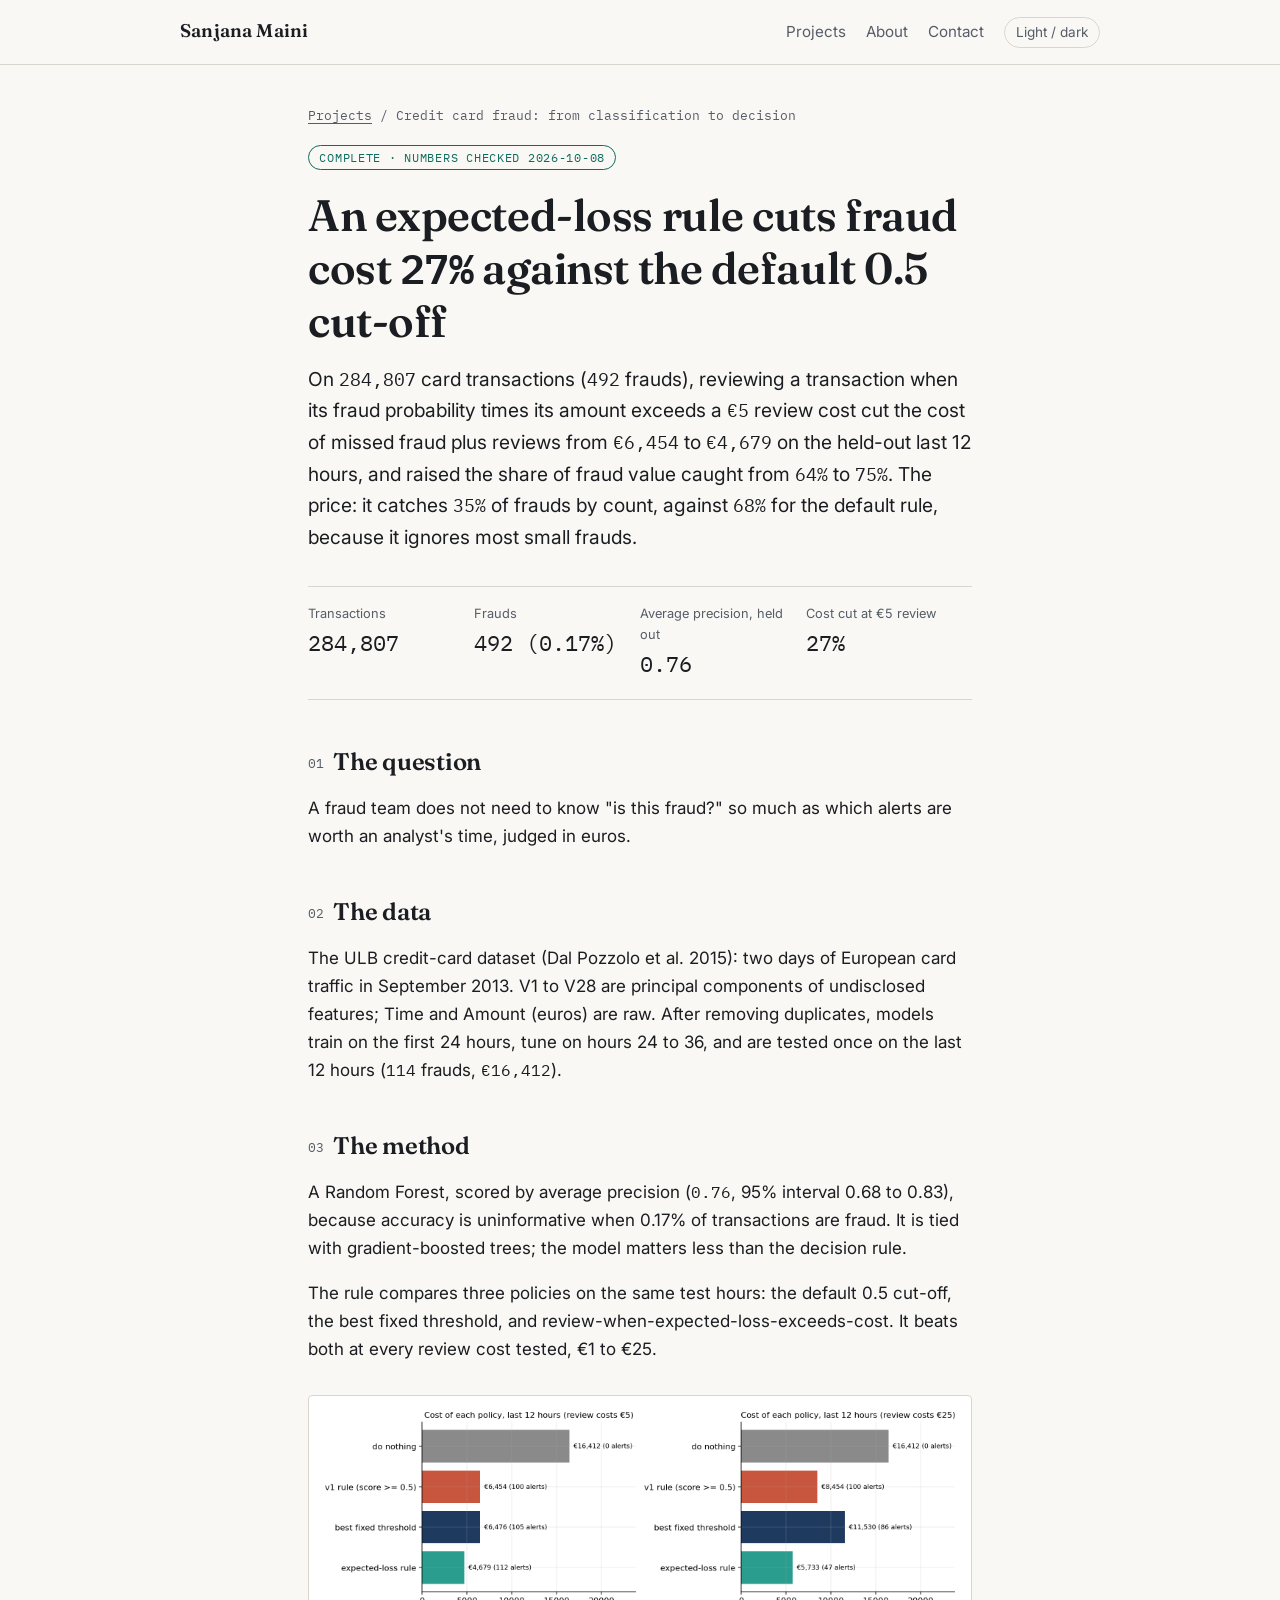
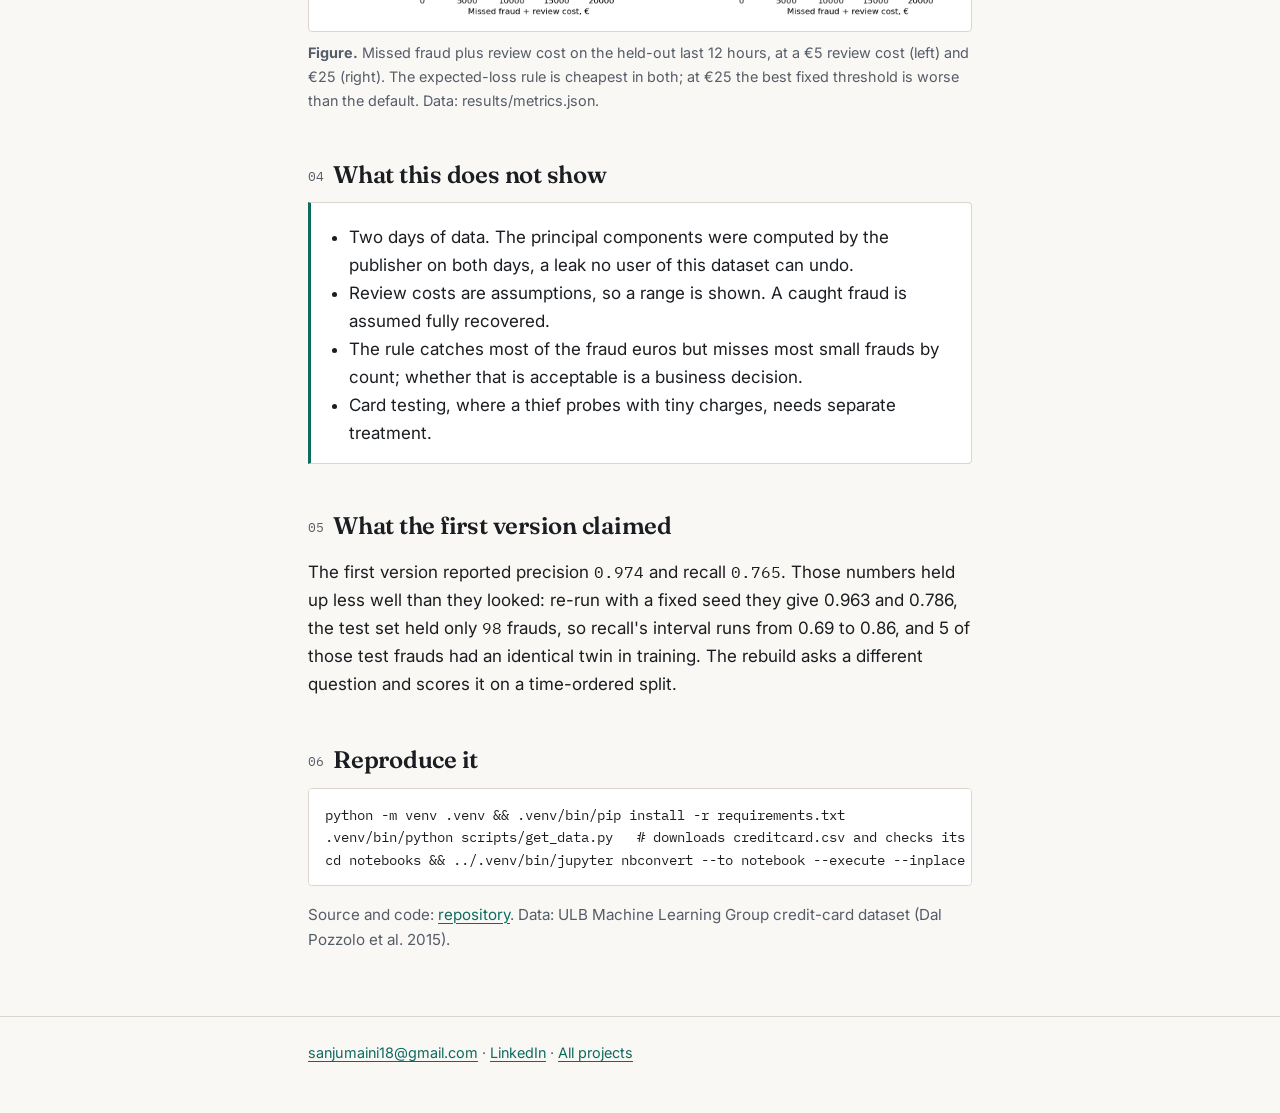
==== fraud/index.html @ b26fe779 "Rebuild: portfolio as a findings-first hub; five project pages generated from one content file with " ====
<!doctype html>
<html lang="en">
<head>
<meta charset="utf-8">
<meta name="viewport" content="width=device-width,initial-scale=1">
<title>An expected-loss rule cuts fraud cost 27% against the default 0.5 cut-off | Sanjana Maini</title>
<meta name="description" content="On 284,807 card transactions, a decision rule judged in euros cut the cost of missed fraud plus reviews from 6,454 to 4,679 euros on a held-out period.">
<link rel="canonical" href="https://sanjanamaini.github.io/fraud/">
<meta property="og:type" content="article">
<meta property="og:site_name" content="Sanjana Maini">
<meta property="og:title" content="An expected-loss rule cuts fraud cost 27% against the default 0.5 cut-off | Sanjana Maini">
<meta property="og:description" content="On 284,807 card transactions, a decision rule judged in euros cut the cost of missed fraud plus reviews from 6,454 to 4,679 euros on a held-out period.">
<meta property="og:url" content="https://sanjanamaini.github.io/fraud/">
<meta property="og:image" content="https://sanjanamaini.github.io/og/fraud.png">
<meta property="og:image:width" content="1200"><meta property="og:image:height" content="630">
<meta name="twitter:card" content="summary_large_image">
<meta name="theme-color" content="#FAF8F4">
<link rel="icon" href="data:image/svg+xml,%3Csvg xmlns='http://www.w3.org/2000/svg' viewBox='0 0 32 32'%3E%3Crect width='32' height='32' rx='6' fill='%230E6B60'/%3E%3Ctext x='16' y='22' font-family='Georgia,serif' font-size='18' font-weight='700' text-anchor='middle' fill='white'%3ESM%3C/text%3E%3C/svg%3E">
<link rel="preconnect" href="https://fonts.googleapis.com"><link rel="preconnect" href="https://fonts.gstatic.com" crossorigin>
<link href="https://fonts.googleapis.com/css2?family=Fraunces:opsz,wght@9..144,500;9..144,600&family=Inter:wght@400;500;600&family=IBM+Plex+Mono:wght@400;500&display=swap" rel="stylesheet">
<link rel="stylesheet" href="../assets/style.css">
</head>
<body>
<header class="site"><div class="wide">
  <a class="mark" href="../">Sanjana Maini</a>
  <nav aria-label="Main"><a href="../#projects">Projects</a><a href="../#about">About</a><a href="../#contact">Contact</a><button class="theme" type="button" id="t" aria-label="Switch light or dark mode">Light / dark</button></nav>
</div></header>
<main class="wrap">
  <p class="crumb"><a href="../#projects">Projects</a> / Credit card fraud: from classification to decision</p>
  <span class="status">Complete &middot; numbers checked 2026-10-08</span>
  <h1>An expected-loss rule cuts fraud cost <span class="num">27%</span> against the default 0.5 cut-off</h1>
  <p class="standfirst">On <span class="num">284,807</span> card transactions (<span class="num">492</span> frauds), reviewing a transaction when its fraud probability times its amount exceeds a <span class="num">€5</span> review cost cut the cost of missed fraud plus reviews from <span class="num">€6,454</span> to <span class="num">€4,679</span> on the held-out last 12 hours, and raised the share of fraud value caught from <span class="num">64%</span> to <span class="num">75%</span>. The price: it catches <span class="num">35%</span> of frauds by count, against <span class="num">68%</span> for the default rule, because it ignores most small frauds.</p>
  <dl class="facts">
    <div><dt>Transactions</dt><dd>284,807</dd></div>
    <div><dt>Frauds</dt><dd>492 (0.17%)</dd></div>
    <div><dt>Average precision, held out</dt><dd>0.76</dd></div>
    <div><dt>Cost cut at €5 review</dt><dd>27%</dd></div>
  </dl>
  <h2><span class="n">01</span>The question</h2>
  <p>A fraud team does not need to know &quot;is this fraud?&quot; so much as which alerts are worth an analyst&#x27;s time, judged in euros.</p>
  <h2><span class="n">02</span>The data</h2>
  <p>The ULB credit-card dataset (Dal Pozzolo et al. 2015): two days of European card traffic in September 2013. V1 to V28 are principal components of undisclosed features; Time and Amount (euros) are raw. After removing duplicates, models train on the first 24 hours, tune on hours 24 to 36, and are tested once on the last 12 hours (<span class="num">114</span> frauds, <span class="num">€16,412</span>).</p>
  <h2><span class="n">03</span>The method</h2>
  <p>A Random Forest, scored by average precision (<span class="num">0.76</span>, 95% interval 0.68 to 0.83), because accuracy is uninformative when 0.17% of transactions are fraud. It is tied with gradient-boosted trees; the model matters less than the decision rule.</p>
  <p>The rule compares three policies on the same test hours: the default 0.5 cut-off, the best fixed threshold, and review-when-expected-loss-exceeds-cost. It beats both at every review cost tested, €1 to €25.</p>
  <figure>
    <div class="plate"><img src="../assets/fig/fraud-policy-costs.png" width="1746" height="586" alt="Two bar charts of the cost of four policies on the last 12 hours, at a 5 euro and a 25 euro review cost; the expected-loss rule is cheapest in both."></div>
    <figcaption><strong>Figure.</strong> Missed fraud plus review cost on the held-out last 12 hours, at a €5 review cost (left) and €25 (right). The expected-loss rule is cheapest in both; at €25 the best fixed threshold is worse than the default. Data: results/metrics.json.</figcaption>
  </figure>
  <h2><span class="n">04</span>What this does not show</h2>
  <div class="limits"><ul>
    <li>Two days of data. The principal components were computed by the publisher on both days, a leak no user of this dataset can undo.</li>
    <li>Review costs are assumptions, so a range is shown. A caught fraud is assumed fully recovered.</li>
    <li>The rule catches most of the fraud euros but misses most small frauds by count; whether that is acceptable is a business decision.</li>
    <li>Card testing, where a thief probes with tiny charges, needs separate treatment.</li>
  </ul></div>
  <h2><span class="n">05</span>What the first version claimed</h2>
  <p>The first version reported precision <span class="num">0.974</span> and recall <span class="num">0.765</span>. Those numbers held up less well than they looked: re-run with a fixed seed they give 0.963 and 0.786, the test set held only <span class="num">98</span> frauds, so recall&#x27;s interval runs from 0.69 to 0.86, and 5 of those test frauds had an identical twin in training. The rebuild asks a different question and scores it on a time-ordered split.</p>
  <h2><span class="n">06</span>Reproduce it</h2>
  <pre>python -m venv .venv &amp;&amp; .venv/bin/pip install -r requirements.txt
.venv/bin/python scripts/get_data.py   # downloads creditcard.csv and checks its SHA-256
cd notebooks &amp;&amp; ../.venv/bin/jupyter nbconvert --to notebook --execute --inplace fraud_decisions.ipynb</pre>
  <p class="note">Source and code: <a href="https://github.com/sanjanamaini/Credit-card-fraud-detection?utm_source=site&amp;utm_medium=project_page&amp;utm_campaign=fraud" data-track="repo" data-project="fraud">repository</a>. Data: ULB Machine Learning Group credit-card dataset (Dal Pozzolo et al. 2015).</p>
</main>
<footer class="site"><div class="wrap">
  <a href="mailto:sanjumaini18@gmail.com" data-track="email">sanjumaini18@gmail.com</a> &middot;
  <a href="https://www.linkedin.com/in/sanjanamaini/" data-track="linkedin" rel="me">LinkedIn</a> &middot;
  <a href="../">All projects</a>
</div></footer>
<script src="../assets/site.js" defer></script>
</body></html>
---- assets/style.css ----
/* Design direction sample, 2026-10-08. The real build generates this from one content file. */
:root{
  --bg:#FAF8F4; --surface:#FFFFFF; --ink:#1A1D21; --muted:#555D69; --rule:#DAD6CD;
  --accent:#0E6B60; --on-accent:#FFFFFF; --fig-warm:#C4553B;
  --serif:'Fraunces',Georgia,'Times New Roman',serif;
  --sans:'Inter',system-ui,-apple-system,'Segoe UI',sans-serif;
  --mono:'IBM Plex Mono',ui-monospace,Menlo,monospace;
}
@media (prefers-color-scheme:dark){:root:not([data-theme="light"]){
  --bg:#0F1316; --surface:#151B1F; --ink:#E8EAEC; --muted:#9AA4AD; --rule:#263038;
  --accent:#4CC9AE; --on-accent:#0F1316; --fig-warm:#E07A5F;}}
:root[data-theme="dark"]{--bg:#0F1316; --surface:#151B1F; --ink:#E8EAEC; --muted:#9AA4AD; --rule:#263038;
  --accent:#4CC9AE; --on-accent:#0F1316; --fig-warm:#E07A5F;}
*{box-sizing:border-box}
html{font-size:100%;-webkit-text-size-adjust:100%}
body{margin:0;background:var(--bg);color:var(--ink);font-family:var(--sans);font-size:1.0625rem;line-height:1.65;
  -webkit-font-smoothing:antialiased}
a{color:var(--accent);text-underline-offset:3px;text-decoration-thickness:1px}
a:hover{text-decoration-thickness:2px}
:focus-visible{outline:2px solid var(--accent);outline-offset:3px;border-radius:2px}
.wrap{max-width:44rem;margin:0 auto;padding:0 1.25rem}
.wide{max-width:60rem;margin:0 auto;padding:0 1.25rem}
header.site{border-bottom:1px solid var(--rule)}
header.site .wide{display:flex;gap:1.5rem;align-items:baseline;justify-content:space-between;padding-top:1rem;padding-bottom:1rem;flex-wrap:wrap}
.mark{font-family:var(--serif);font-weight:600;font-size:1.15rem;color:var(--ink);text-decoration:none;letter-spacing:.01em}
nav a{color:var(--muted);text-decoration:none;margin-left:1.25rem;font-size:.95rem}
nav a:hover{color:var(--ink)}
button.theme{font:inherit;font-size:.85rem;color:var(--muted);background:none;border:1px solid var(--rule);border-radius:999px;padding:.2rem .7rem;cursor:pointer;margin-left:1.25rem}
.crumb{font-family:var(--mono);font-size:.8rem;color:var(--muted);margin:2.5rem 0 1rem}
.crumb a{color:var(--muted)}
.status{display:inline-block;font-family:var(--mono);font-size:.75rem;letter-spacing:.06em;text-transform:uppercase;
  color:var(--accent);border:1px solid var(--accent);border-radius:999px;padding:.1rem .65rem;margin-bottom:1rem}
h1,h2,h3{font-family:var(--serif);font-weight:600;line-height:1.2;letter-spacing:-.01em}
h1{font-size:clamp(1.9rem,5.2vw,2.75rem);margin:.2rem 0 1rem}
h2{font-size:1.5rem;margin:3rem 0 .75rem}
h2 .n{font-family:var(--mono);font-size:.8rem;font-weight:400;color:var(--muted);margin-right:.6rem;vertical-align:.15em}
.standfirst{font-size:1.2rem;color:var(--ink);margin:0 0 1.5rem}
.num,code{font-family:var(--mono);font-size:.95em}
.facts{display:grid;grid-template-columns:repeat(auto-fit,minmax(9.5rem,1fr));gap:0;border-top:1px solid var(--rule);border-bottom:1px solid var(--rule);margin:2rem 0}
.facts div{padding:1rem 1rem 1rem 0}
.facts dt{font-size:.8rem;color:var(--muted);margin-bottom:.15rem}
.facts dd{margin:0;font-family:var(--mono);font-size:1.35rem;color:var(--ink)}
figure{margin:2rem 0}
figure .plate{background:#fff;border:1px solid var(--rule);border-radius:4px;padding:.6rem}
figure img{display:block;width:100%;height:auto}
figcaption{font-size:.9rem;color:var(--muted);margin-top:.6rem}
.limits{background:var(--surface);border:1px solid var(--rule);border-left:3px solid var(--accent);padding:1rem 1.25rem;border-radius:0 4px 4px 0}
.limits ul{margin:.25rem 0 0;padding-left:1.1rem}
.note{font-size:.95rem;color:var(--muted)}
pre{background:var(--surface);border:1px solid var(--rule);border-radius:4px;padding:.9rem 1rem;overflow:auto;font-family:var(--mono);font-size:.85rem}
footer.site{border-top:1px solid var(--rule);margin-top:4rem;padding:1.5rem 0 3rem;font-size:.9rem;color:var(--muted)}
.swatches{display:grid;grid-template-columns:repeat(auto-fit,minmax(9rem,1fr));gap:.75rem;margin:1rem 0}
.sw{border:1px solid var(--rule);border-radius:4px;overflow:hidden;font-family:var(--mono);font-size:.75rem;background:var(--surface)}
.sw i{display:block;height:3.2rem}
.sw span{display:block;padding:.4rem .6rem;color:var(--muted)}
table{border-collapse:collapse;width:100%;font-size:.92rem;margin:1rem 0}
th,td{text-align:left;padding:.5rem .6rem;border-bottom:1px solid var(--rule);vertical-align:top}
th{font-weight:600;color:var(--muted);font-size:.8rem;letter-spacing:.04em;text-transform:uppercase}
.card{aspect-ratio:1200/630;max-width:36rem;background:var(--surface);border:1px solid var(--rule);border-radius:6px;padding:1.6rem 1.8rem;display:flex;flex-direction:column;justify-content:space-between;margin:1rem 0}
.card .eyebrow{font-family:var(--mono);font-size:.7rem;letter-spacing:.08em;text-transform:uppercase;color:var(--accent)}
.card .big{font-family:var(--serif);font-weight:600;font-size:clamp(1.15rem,3.4vw,1.7rem);line-height:1.2}
.card .row{display:flex;justify-content:space-between;align-items:flex-end;gap:1rem}
.card .row small{font-family:var(--mono);font-size:.7rem;color:var(--muted)}
.card .thumb{width:36%;background:#fff;border:1px solid var(--rule);border-radius:3px;padding:3px}
.card .thumb img{display:block;width:100%}
@media (max-width:560px){nav a{margin-left:.9rem}}

/* ---- site additions ---- */
h1.home{font-size:clamp(2rem,5.6vw,3rem);margin:3rem 0 1rem}
table.hub td:first-child{width:62%}
table.hub a{font-family:var(--serif);font-size:1.08rem;font-weight:500;text-decoration:none;color:var(--ink)}
table.hub a:hover{color:var(--accent);text-decoration:underline}
dl.rows{margin:1rem 0}
dl.rows>div{display:grid;grid-template-columns:11rem 1fr;gap:.25rem 1.25rem;padding:.7rem 0;border-bottom:1px solid var(--rule)}
dl.rows dt{font-weight:600}
dl.rows dt span{display:block;font-weight:400;font-size:.85rem;color:var(--muted);font-family:var(--mono)}
dl.rows dd{margin:0}
@media (max-width:560px){dl.rows>div{grid-template-columns:1fr}}
.diagram{width:100%;height:auto;display:block}
.diagram-plate{background:var(--surface)!important}
.lg{display:grid;gap:.75rem;grid-template-columns:repeat(auto-fit,minmax(11rem,1fr));margin:1.5rem 0}
.lg label{display:grid;gap:.25rem;font-size:.85rem;color:var(--muted)}
.lg select,.lg input{font:inherit;font-size:1rem;padding:.45rem .5rem;border:1px solid var(--rule);border-radius:4px;background:var(--surface);color:var(--ink)}
pre#out{white-space:pre-wrap;word-break:break-all}
.lg select,.lg input{max-width:100%}
@media (max-width:560px){
  table.hub tr:first-child{display:none}
  table.hub tr{display:block;padding:.6rem 0;border-bottom:1px solid var(--rule)}
  table.hub td{display:block;border:0;padding:.1rem 0;width:auto!important}
  table.hub td:nth-child(2),table.hub td:nth-child(3){display:inline;font-size:.85rem;color:var(--muted);font-family:var(--mono)}
  table.hub td:nth-child(2)::after{content:" \00b7 "}
}
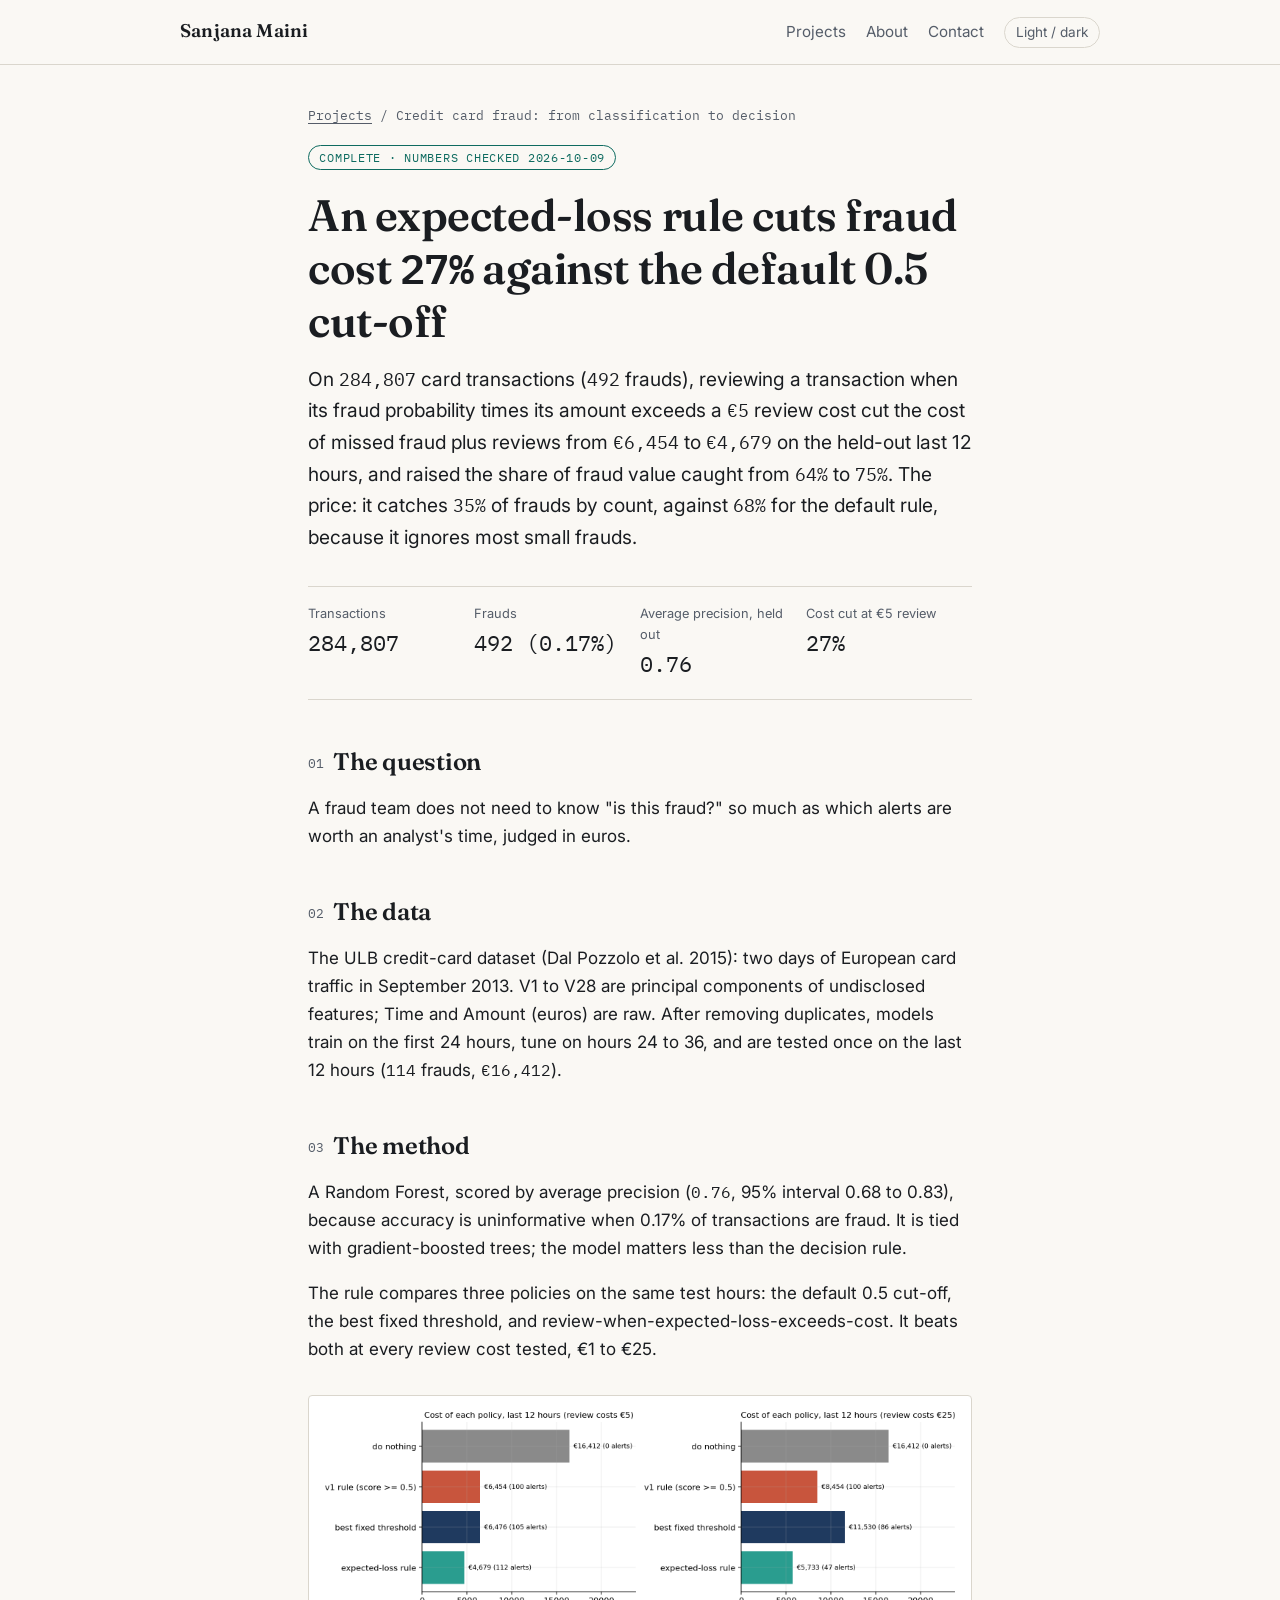
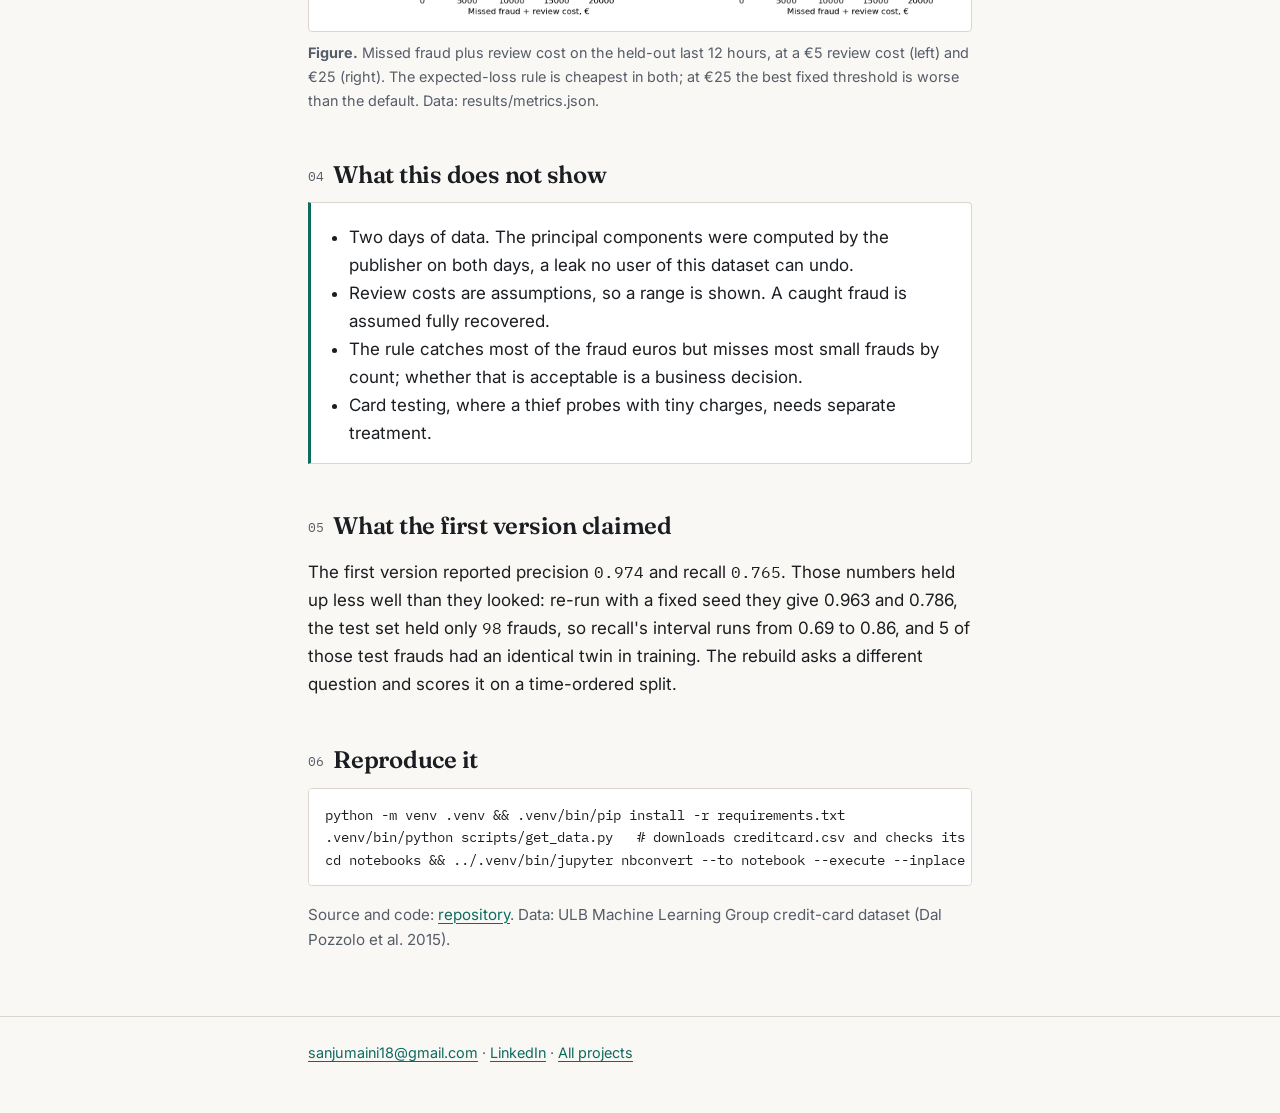
==== commit caa03870: "Analytics: mark her own visits as internal traffic (?me=1 once per browser, ?me=0 to undo) so GA can" ====
--- a/fraud/index.html
+++ b/fraud/index.html
@@ -19,6 +19,8 @@
 <link rel="preconnect" href="https://fonts.googleapis.com"><link rel="preconnect" href="https://fonts.gstatic.com" crossorigin>
 <link href="https://fonts.googleapis.com/css2?family=Fraunces:opsz,wght@9..144,500;9..144,600&family=Inter:wght@400;500;600&family=IBM+Plex+Mono:wght@400;500&display=swap" rel="stylesheet">
 <link rel="stylesheet" href="../assets/style.css">
+<script async src="https://www.googletagmanager.com/gtag/js?id=G-26Z4TV16K4"></script>
+<script>window.dataLayer=window.dataLayer||[];function gtag(){dataLayer.push(arguments)}gtag("js",new Date());var c={};try{var q=location.search;if(/[?&]me=1/.test(q))localStorage.setItem("sm_me","1");if(/[?&]me=0/.test(q))localStorage.removeItem("sm_me");if(localStorage.getItem("sm_me")==="1")c.traffic_type="internal"}catch(e){}gtag("config","G-26Z4TV16K4",c);</script>
 </head>
 <body>
 <header class="site"><div class="wide">
@@ -27,7 +29,7 @@
 </div></header>
 <main class="wrap">
   <p class="crumb"><a href="../#projects">Projects</a> / Credit card fraud: from classification to decision</p>
-  <span class="status">Complete &middot; numbers checked 2026-10-08</span>
+  <span class="status">Complete &middot; numbers checked 2026-10-09</span>
   <h1>An expected-loss rule cuts fraud cost <span class="num">27%</span> against the default 0.5 cut-off</h1>
   <p class="standfirst">On <span class="num">284,807</span> card transactions (<span class="num">492</span> frauds), reviewing a transaction when its fraud probability times its amount exceeds a <span class="num">€5</span> review cost cut the cost of missed fraud plus reviews from <span class="num">€6,454</span> to <span class="num">€4,679</span> on the held-out last 12 hours, and raised the share of fraud value caught from <span class="num">64%</span> to <span class="num">75%</span>. The price: it catches <span class="num">35%</span> of frauds by count, against <span class="num">68%</span> for the default rule, because it ignores most small frauds.</p>
   <dl class="facts">
@@ -60,7 +62,7 @@
   <pre>python -m venv .venv &amp;&amp; .venv/bin/pip install -r requirements.txt
 .venv/bin/python scripts/get_data.py   # downloads creditcard.csv and checks its SHA-256
 cd notebooks &amp;&amp; ../.venv/bin/jupyter nbconvert --to notebook --execute --inplace fraud_decisions.ipynb</pre>
-  <p class="note">Source and code: <a href="https://github.com/sanjanamaini/Credit-card-fraud-detection?utm_source=site&amp;utm_medium=project_page&amp;utm_campaign=fraud" data-track="repo" data-project="fraud">repository</a>. Data: ULB Machine Learning Group credit-card dataset (Dal Pozzolo et al. 2015).</p>
+  <p class="note">Source and code: <a href="https://github.com/sanjanamaini/Credit-card-fraud-detection?utm_source=site&amp;utm_medium=project_page&amp;utm_campaign=fraud" data-track="repo" data-project="fraud">repository</a>.  Data: ULB Machine Learning Group credit-card dataset (Dal Pozzolo et al. 2015).</p>
 </main>
 <footer class="site"><div class="wrap">
   <a href="mailto:sanjumaini18@gmail.com" data-track="email">sanjumaini18@gmail.com</a> &middot;
--- a/assets/style.css
+++ b/assets/style.css
@@ -90,3 +90,44 @@
   table.hub td:nth-child(2),table.hub td:nth-child(3){display:inline;font-size:.85rem;color:var(--muted);font-family:var(--mono)}
   table.hub td:nth-child(2)::after{content:" \00b7 "}
 }
+
+/* ---- home redesign ---- */
+.hero{display:grid;grid-template-columns:1.3fr .7fr;gap:3.5rem;align-items:center;padding-top:4rem;padding-bottom:3rem}
+.eyebrow{font-family:var(--mono);font-size:.85rem;letter-spacing:.08em;text-transform:uppercase;color:var(--accent);margin:0 0 1rem}
+.hero h1{font-size:clamp(3rem,8vw,5.2rem);line-height:1.02;margin:0 0 1rem;letter-spacing:-.02em}
+.hero-line{font-family:var(--serif);font-size:clamp(1.4rem,3vw,1.9rem);line-height:1.3;margin:0 0 1.25rem;font-weight:500}
+.hero-p{color:var(--muted);max-width:34rem;margin:0 0 1.75rem}
+.cta{display:flex;flex-wrap:wrap;gap:.75rem;margin:0 0 1.25rem}
+.btn{display:inline-block;background:var(--accent);color:var(--on-accent);text-decoration:none;padding:.7rem 1.3rem;border-radius:4px;font-weight:600;font-size:1rem;border:1px solid var(--accent)}
+.btn:hover{filter:brightness(1.1)}
+.btn.ghost{background:transparent;color:var(--accent)}
+.elsewhere a{margin-right:1.25rem;color:var(--muted);font-size:.95rem}
+.portrait{margin:0}
+.portrait img{display:block;width:100%;height:auto;border-radius:6px;border:1px solid var(--rule);box-shadow:0 1px 0 var(--rule)}
+.proof{display:grid;grid-template-columns:repeat(4,1fr);gap:0;border-top:1px solid var(--rule);border-bottom:1px solid var(--rule);margin-bottom:1rem}
+.proof a{display:block;padding:1.4rem 1.2rem 1.4rem 0;text-decoration:none;color:var(--ink);border-top:3px solid transparent;margin-top:-1px}
+.proof a+a{padding-left:1.2rem;border-left:1px solid var(--rule)}
+.proof a:hover{border-top-color:var(--accent)}
+.pv{display:block;font-family:var(--mono);font-size:clamp(1.7rem,3.4vw,2.4rem);color:var(--accent);line-height:1.1;margin-bottom:.4rem}
+.pt{display:block;font-size:.92rem;line-height:1.45;color:var(--muted)}
+.cards{display:grid;grid-template-columns:repeat(2,1fr);gap:1.5rem;margin-bottom:1rem}
+.card-p{display:flex;flex-direction:column;gap:.7rem;text-decoration:none;color:var(--ink);padding:1rem;background:var(--surface);border:1px solid var(--rule);border-radius:6px}
+.card-p:hover{border-color:var(--accent)}
+.card-p .plate{background:#fff;border:1px solid var(--rule);border-radius:4px;height:12rem;display:flex;align-items:center;justify-content:center;padding:.5rem;overflow:hidden}
+.card-p .plate img{max-width:100%;max-height:100%;width:auto;height:auto}
+.card-p .diagram-plate{background:var(--surface)}
+.card-p .meta{font-family:var(--mono);font-size:.75rem;letter-spacing:.04em;color:var(--muted);text-transform:uppercase}
+.card-p .ft{font-family:var(--serif);font-size:1.25rem;line-height:1.3;font-weight:500}
+.card-p:hover .ft{color:var(--accent)}
+.closing{background:var(--surface);border-top:1px solid var(--rule);margin-top:3rem;padding:3rem 0}
+.closing h2{margin-top:0;font-size:2rem}
+@media (max-width:820px){
+  .hero{grid-template-columns:1fr;gap:2rem;padding-top:2rem}
+  .portrait{max-width:15rem;order:-1}
+  .proof{grid-template-columns:1fr 1fr}
+  .proof a:nth-child(3){padding-left:0;border-left:0}
+  .proof a:nth-child(n+3){border-top:1px solid var(--rule)}
+  .cards{grid-template-columns:1fr}
+}
+.card-p:last-child:nth-child(odd){grid-column:1/-1}
+.card-p:last-child:nth-child(odd) .plate{height:13rem}
